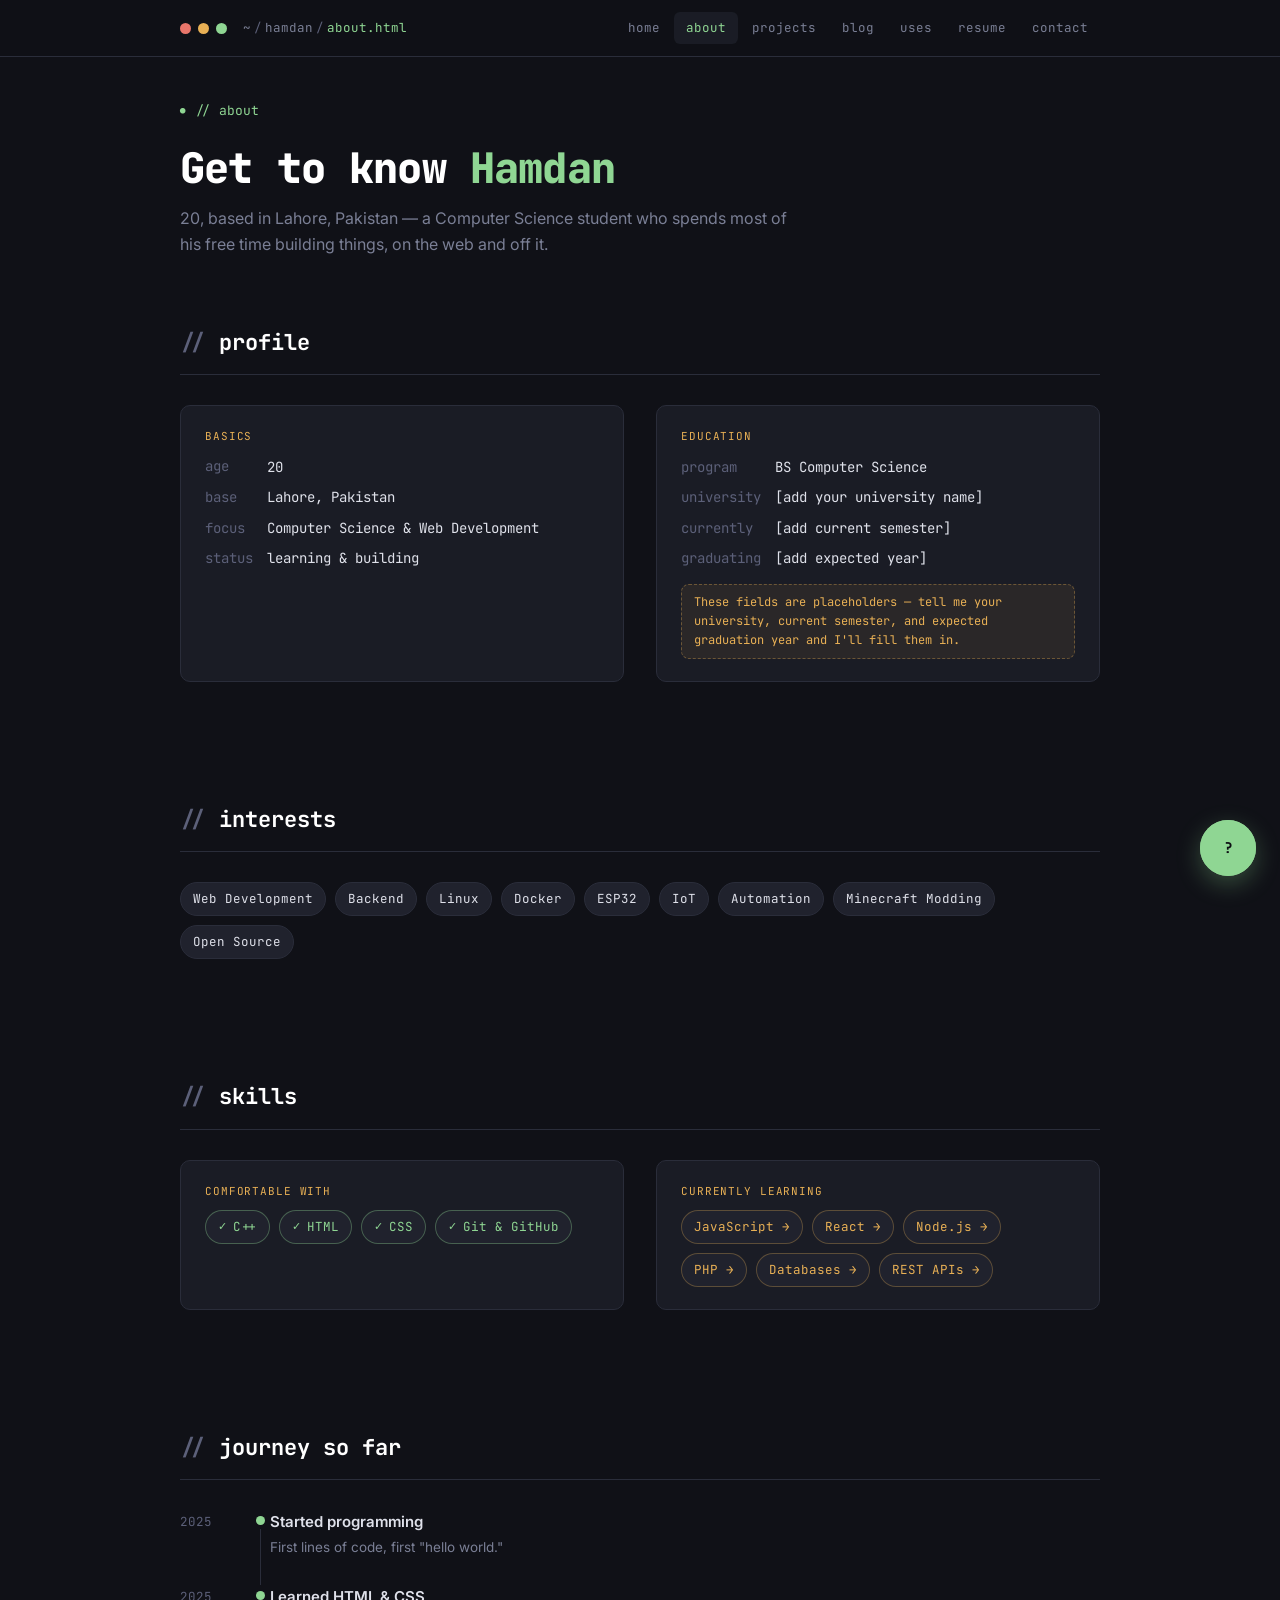
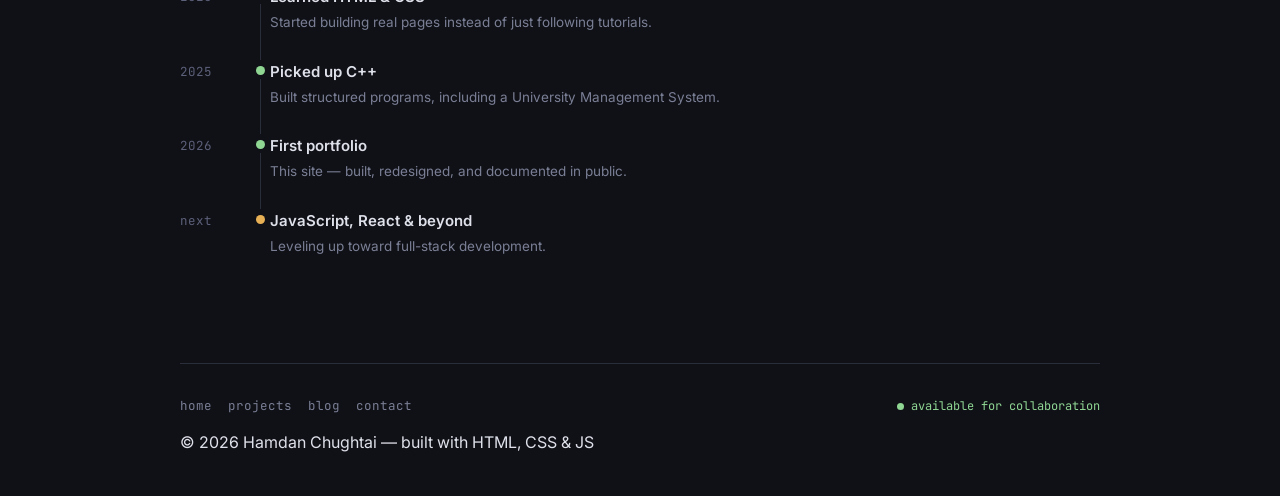
==== about.html @ 6599f1ce "Add files via upload" ====
<!DOCTYPE html>
<html lang="en">
<head>
<meta charset="UTF-8">
<meta name="viewport" content="width=device-width, initial-scale=1.0">
<title>About — Hamdan Chughtai</title>
<meta name="description" content="About Hamdan Chughtai — education, interests, and skills.">
<link rel="icon" href="data:image/svg+xml,<svg xmlns=%22http://www.w3.org/2000/svg%22 viewBox=%220 0 100 100%22><rect width=%22100%22 height=%22100%22 rx=%2220%22 fill=%22%2314151a%22/><text x=%2250%22 y=%2266%22 font-size=%2255%22 fill=%22%238fd693%22 font-family=%22monospace%22 text-anchor=%22middle%22>&lt;/&gt;</text></svg>">
<link rel="preconnect" href="https://fonts.googleapis.com">
<link rel="preconnect" href="https://fonts.gstatic.com" crossorigin>
<link href="https://fonts.googleapis.com/css2?family=JetBrains+Mono:wght@400;500;600;700;800&family=Inter:wght@400;500;600;700&display=swap" rel="stylesheet">
<link rel="stylesheet" href="styles.css">
</head>
<body>

<div class="progress-bar" id="progressBar"></div>
<div class="titlebar">
  <div class="titlebar-inner">
    <div class="dots"><span class="dot r"></span><span class="dot y"></span><span class="dot g"></span></div>
    <div class="path">~<span class="sep">/</span>hamdan<span class="sep">/</span><span class="file">about.html</span></div>
    <button class="nav-toggle" id="navToggle" aria-label="Toggle menu">☰</button>
    <nav class="tabs" id="navTabs">
      <a href="index.html">home</a>
      <a href="about.html" class="active">about</a>
      <a href="projects.html">projects</a>
      <a href="blog.html">blog</a>
      <a href="uses.html">uses</a>
      <a href="resume.html">resume</a>
      <a href="contact.html">contact</a>
    </nav>
  </div>
</div>

<header class="page-header container">
  <p class="eyebrow">// about</p>
  <h1 class="page-title">Get to know <span class="str">Hamdan</span></h1>
  <p class="page-sub">20, based in Lahore, Pakistan — a Computer Science student who spends most of his free time building things, on the web and off it.</p>
</header>

<section class="container">
  <div class="section-head reveal"><h2>profile</h2></div>
  <div class="about-grid reveal-stagger reveal">
    <div class="about-card">
      <div class="label">basics</div>
      <dl class="kv">
        <dt>age</dt><dd>20</dd>
        <dt>base</dt><dd>Lahore, Pakistan</dd>
        <dt>focus</dt><dd>Computer Science &amp; Web Development</dd>
        <dt>status</dt><dd>learning &amp; building</dd>
      </dl>
    </div>
    <div class="about-card">
      <div class="label">education</div>
      <dl class="kv">
        <dt>program</dt><dd>BS Computer Science</dd>
        <dt>university</dt><dd>[add your university name]</dd>
        <dt>currently</dt><dd>[add current semester]</dd>
        <dt>graduating</dt><dd>[add expected year]</dd>
      </dl>
      <div class="placeholder-note">These fields are placeholders — tell me your university, current semester, and expected graduation year and I'll fill them in.</div>
    </div>
  </div>
</section>

<section class="container">
  <div class="section-head reveal"><h2>interests</h2></div>
  <div class="skills-list reveal">
    <span class="skill-pill">Web Development</span>
    <span class="skill-pill">Backend</span>
    <span class="skill-pill">Linux</span>
    <span class="skill-pill">Docker</span>
    <span class="skill-pill">ESP32</span>
    <span class="skill-pill">IoT</span>
    <span class="skill-pill">Automation</span>
    <span class="skill-pill">Minecraft Modding</span>
    <span class="skill-pill">Open Source</span>
  </div>
</section>

<section class="container">
  <div class="section-head reveal"><h2>skills</h2></div>
  <div class="about-grid reveal-stagger reveal">
    <div class="about-card">
      <div class="label">comfortable with</div>
      <div class="skills-list">
        <span class="skill-pill learned"><span class="check">✓</span>C++</span>
        <span class="skill-pill learned"><span class="check">✓</span>HTML</span>
        <span class="skill-pill learned"><span class="check">✓</span>CSS</span>
        <span class="skill-pill learned"><span class="check">✓</span>Git &amp; GitHub</span>
      </div>
    </div>
    <div class="about-card">
      <div class="label">currently learning</div>
      <div class="skills-list">
        <span class="skill-pill learning">JavaScript →</span>
        <span class="skill-pill learning">React →</span>
        <span class="skill-pill learning">Node.js →</span>
        <span class="skill-pill learning">PHP →</span>
        <span class="skill-pill learning">Databases →</span>
        <span class="skill-pill learning">REST APIs →</span>
      </div>
    </div>
  </div>
</section>

<section class="container">
  <div class="section-head reveal"><h2>journey so far</h2></div>
  <div class="timeline reveal">
    <div class="timeline-item">
      <div class="t-year">2025</div>
      <div class="t-line"><div class="t-dot"></div><div class="t-bar"></div></div>
      <div class="t-content"><div class="t-title">Started programming</div><div class="t-desc">First lines of code, first "hello world."</div></div>
    </div>
    <div class="timeline-item">
      <div class="t-year">2025</div>
      <div class="t-line"><div class="t-dot"></div><div class="t-bar"></div></div>
      <div class="t-content"><div class="t-title">Learned HTML &amp; CSS</div><div class="t-desc">Started building real pages instead of just following tutorials.</div></div>
    </div>
    <div class="timeline-item">
      <div class="t-year">2025</div>
      <div class="t-line"><div class="t-dot"></div><div class="t-bar"></div></div>
      <div class="t-content"><div class="t-title">Picked up C++</div><div class="t-desc">Built structured programs, including a University Management System.</div></div>
    </div>
    <div class="timeline-item">
      <div class="t-year">2026</div>
      <div class="t-line"><div class="t-dot"></div><div class="t-bar"></div></div>
      <div class="t-content"><div class="t-title">First portfolio</div><div class="t-desc">This site — built, redesigned, and documented in public.</div></div>
    </div>
    <div class="timeline-item">
      <div class="t-year">next</div>
      <div class="t-line"><div class="t-dot" style="background:var(--accent-amber);"></div></div>
      <div class="t-content"><div class="t-title">JavaScript, React &amp; beyond</div><div class="t-desc">Leveling up toward full-stack development.</div></div>
    </div>
  </div>
</section>

<footer class="container">
  <div class="footer-inner">
    <div class="f-links">
      <a href="index.html">home</a>
      <a href="projects.html">projects</a>
      <a href="blog.html">blog</a>
      <a href="contact.html">contact</a>
    </div>
    <div class="status"><span class="dot-live"></span> available for collaboration</div>
  </div>
  <p style="margin-top:14px;">© <span id="year"></span> Hamdan Chughtai — built with HTML, CSS &amp; JS</p>
</footer>

<button class="chat-fab" id="chatToggle" aria-label="Ask about Hamdan" aria-expanded="false">
  <span class="pulse-ring"></span>
  <span aria-hidden="true">?</span>
</button>
<div class="chat-panel" id="chatPanel" role="dialog" aria-label="Ask about Hamdan">
  <div class="chat-header">
    <div class="dots"><span class="dot r"></span><span class="dot y"></span><span class="dot g"></span></div>
    <div class="title">~/<span class="file">ask-hamdan</span></div>
    <button class="chat-close" id="chatClose" aria-label="Close chat">✕</button>
  </div>
  <div class="chat-messages" id="chatMessages">
    <div class="chat-msg bot"><span class="prompt-mark">$</span>Hey, I'm a quick assistant trained on Hamdan's info. Ask me about his age, skills, projects, or how to reach him.</div>
  </div>
  <div class="chat-suggestions" id="chatSuggestions">
    <span class="chat-chip" data-q="What languages does he know?">languages?</span>
    <span class="chat-chip" data-q="What projects has he built?">projects?</span>
    <span class="chat-chip" data-q="How can I contact him?">contact?</span>
    <span class="chat-chip" data-q="How old is he and where is he from?">who is he?</span>
  </div>
  <div class="chat-input-row">
    <input type="text" id="chatInput" placeholder="Ask something..." autocomplete="off">
    <button class="chat-send" id="chatSend">send</button>
  </div>
</div>

<script src="script.js"></script>
</body>
</html>
---- styles.css ----
:root{
  --bg:#101117;
  --bg-alt:#14151c;
  --surface:#1a1c25;
  --surface-2:#20222d;
  --border:#2a2d3a;
  --text:#dfe1ea;
  --muted:#7a7f95;
  --comment:#5c6079;
  --accent-green:#8fd693;
  --accent-amber:#e8b055;
  --accent-blue:#7aa9e8;
  --accent-pink:#e88fc0;
  --mono: 'JetBrains Mono', ui-monospace, monospace;
  --sans: 'Inter', system-ui, sans-serif;
}
*{box-sizing:border-box; margin:0; padding:0;}
html{scroll-behavior:smooth;}
body{
  background:var(--bg);
  color:var(--text);
  font-family:var(--sans);
  line-height:1.6;
  -webkit-font-smoothing:antialiased;
}
::selection{background:var(--accent-green); color:#101117;}
a{color:inherit; text-decoration:none;}
img{max-width:100%;}
a:focus-visible, button:focus-visible, input:focus-visible{
  outline:2px solid var(--accent-green);
  outline-offset:3px;
  border-radius:4px;
}
.container{
  width:min(920px, 100% - 48px);
  margin-inline:auto;
}
.container-wide{
  width:min(1100px, 100% - 48px);
  margin-inline:auto;
}
@media (max-width:768px){
  .container, .container-wide{width:min(100%, calc(100% - 32px));}
}

/* ---------- Top chrome bar ---------- */
.titlebar{
  position:sticky;
  top:0;
  z-index:80;
  background:rgba(16,17,23,0.9);
  backdrop-filter:blur(10px);
  border-bottom:1px solid var(--border);
}
.titlebar-inner{
  width:min(920px, 100% - 48px);
  margin-inline:auto;
  padding:12px 0;
  display:flex;
  align-items:center;
  gap:16px;
}
@media (max-width:768px){ .titlebar-inner{width:min(100%, calc(100% - 32px));} }
.dots{display:flex; gap:7px; flex-shrink:0;}
.dot{width:11px; height:11px; border-radius:50%;}
.dot.r{background:#e8756a;}
.dot.y{background:var(--accent-amber);}
.dot.g{background:var(--accent-green);}
.path{
  font-family:var(--mono);
  font-size:12.5px;
  color:var(--muted);
  white-space:nowrap;
  overflow:hidden;
  text-overflow:ellipsis;
}
.path .sep{color:var(--comment); margin:0 3px;}
.path .file{color:var(--accent-green);}

nav.tabs{
  margin-left:auto;
  display:flex;
  gap:2px;
}
nav.tabs a{
  font-family:var(--mono);
  font-size:12.5px;
  color:var(--muted);
  padding:6px 12px;
  border-radius:6px;
  transition:all .15s ease;
}
nav.tabs a:hover{color:var(--text); background:var(--surface);}
nav.tabs a.active{color:var(--accent-green); background:var(--surface);}
.nav-toggle{
  display:none;
  margin-left:auto;
  background:none;
  border:none;
  color:var(--text);
  font-size:19px;
  line-height:1;
  cursor:pointer;
  padding:4px 6px;
}
@media (max-width:680px){
  .nav-toggle{display:block;}
  nav.tabs{
    display:none;
    position:fixed;
    top:47px; left:0; right:0;
    background:var(--bg-alt);
    border-bottom:1px solid var(--border);
    flex-direction:column;
    padding:10px min(24px, 5vw);
    gap:2px;
    z-index:70;
  }
  nav.tabs.open{display:flex;}
  nav.tabs a{padding:10px 12px;}
}

/* ---------- Hero (home only) ---------- */
.hero{padding:56px 0 60px; position:relative; overflow:hidden;}
@media (max-width:640px){ .hero{padding:40px 0 48px;} }
.hero-inner{display:flex; align-items:center; gap:48px; justify-content:space-between; position:relative; z-index:1;}
.hero-text{flex:1; min-width:0;}
.hero-photo{flex-shrink:0; width:200px;}
.photo-frame{
  background:var(--surface);
  border:1px solid var(--border);
  border-radius:12px;
  padding:8px;
  animation:photoIn .7s ease .2s both;
}
@keyframes photoIn{ from{opacity:0; transform:translateY(-10px) scale(.96);} to{opacity:1; transform:translateY(0) scale(1);} }
.photo-tab{
  font-family:var(--mono); font-size:10.5px; color:var(--comment);
  padding:2px 4px 8px; display:flex; align-items:center; gap:6px;
}
.photo-tab::before{content:''; width:7px; height:7px; border-radius:50%; background:var(--accent-green);}
.photo-frame img{
  display:block; width:100%; aspect-ratio:1/1; object-fit:cover;
  border-radius:8px; border:1px solid var(--border);
  filter:grayscale(15%); transition:filter .3s ease, transform .3s ease;
}
.photo-frame:hover img{filter:grayscale(0%); transform:scale(1.02);}
@media (max-width:700px){
  .hero-inner{flex-direction:column-reverse; gap:28px; text-align:left;}
  .hero-photo{width:140px; align-self:flex-start;}
}

.eyebrow{
  font-family:var(--mono); font-size:13px; color:var(--accent-green);
  display:flex; align-items:center; gap:10px; margin-bottom:22px;
}
.eyebrow::before{content:'●'; font-size:9px; color:var(--accent-green); animation:pulse 2s ease-in-out infinite;}
@keyframes pulse{ 0%,100%{opacity:1;} 50%{opacity:.35;} }

h1{
  font-family:var(--mono); font-weight:800;
  font-size:clamp(34px, 6vw, 56px); line-height:1.15;
  letter-spacing:-0.02em; color:#fff;
}
h1 .fn{color:var(--accent-blue);}
h1 .str{color:var(--accent-green);}
h1 .punc{color:var(--comment);}
.cursor-blink{
  display:inline-block; width:3px; height:0.9em;
  background:var(--accent-green); margin-left:4px;
  animation:blink 1s step-start infinite; vertical-align:middle;
}
@keyframes blink{50%{opacity:0;}}

.tagline{margin-top:20px; font-size:18px; color:var(--muted); max-width:56ch;}
.tagline .comment{display:block; font-family:var(--mono); font-size:14px; color:var(--comment); margin-bottom:10px;}

.hero-actions{margin-top:34px; display:flex; gap:12px; flex-wrap:wrap;}
.btn{
  font-family:var(--mono); font-size:13.5px; font-weight:500;
  padding:11px 20px; border-radius:8px; border:1px solid var(--border);
  display:inline-flex; align-items:center; gap:8px;
  transition:transform .15s ease, border-color .15s ease, background .15s ease;
  cursor:pointer; background:none; color:var(--text);
}
.btn:hover{transform:translateY(-2px);}
.btn.primary{background:var(--accent-green); color:#0e0f14; border-color:var(--accent-green);}
.btn.primary:hover{background:#a3e0a6;}
.btn.ghost:hover{border-color:var(--accent-green); color:var(--accent-green);}

/* ---------- Page header (inner pages) ---------- */
.page-header{padding:44px 0 8px;}
.page-header .page-title{
  font-family:var(--mono); font-weight:800; color:#fff;
  font-size:clamp(28px, 5vw, 42px); letter-spacing:-.02em;
}
.page-header .page-title .str{color:var(--accent-green);}
.page-header .page-sub{margin-top:14px; color:var(--muted); font-size:16px; max-width:62ch;}

/* ---------- Section scaffolding ---------- */
section{padding:60px 0;}
.section-head{
  display:flex; align-items:baseline; gap:10px; margin-bottom:30px;
  border-bottom:1px solid var(--border); padding-bottom:14px;
}
.section-head .tag{font-family:var(--mono); font-size:13px; color:var(--comment);}
.section-head h2{font-family:var(--mono); font-size:22px; font-weight:700; color:#fff;}
.section-head h2::before{content:'// '; color:var(--comment);}

/* ---------- About cards ---------- */
.about-grid{display:grid; grid-template-columns:1fr 1fr; gap:32px;}
@media (max-width:700px){ .about-grid{grid-template-columns:1fr;} }
.about-card{
  background:var(--surface); border:1px solid var(--border);
  border-radius:10px; padding:22px 24px;
}
.about-card .label{
  font-family:var(--mono); font-size:11px; letter-spacing:.08em;
  text-transform:uppercase; color:var(--accent-amber); margin-bottom:10px;
}
.about-card p{color:var(--muted); font-size:15px;}
.kv{font-family:var(--mono); font-size:14px; display:grid; grid-template-columns:auto 1fr; gap:8px 14px;}
.kv dt{color:var(--comment);}
.kv dd{color:var(--text);}

.skills-list{display:flex; flex-wrap:wrap; gap:9px; margin-top:6px;}
.skill-pill{
  font-family:var(--mono); font-size:12.5px; padding:6px 12px; border-radius:20px;
  background:var(--surface-2); border:1px solid var(--border); color:var(--text);
  opacity:0; transform:translateY(8px) scale(.96); animation:pillIn .5s ease forwards;
}
@keyframes pillIn{ to{opacity:1; transform:translateY(0) scale(1);} }
.skill-pill:hover{transform:translateY(-2px) scale(1.04) !important; box-shadow:0 6px 16px rgba(0,0,0,.25);}
.skill-pill.learning{color:var(--accent-amber); border-color:rgba(232,176,85,.3);}
.skill-pill.learned{color:var(--accent-green); border-color:rgba(143,214,147,.35); display:inline-flex; align-items:center; gap:6px;}
.skill-pill .check{font-size:11px; color:var(--accent-green);}
.skills-list .skill-pill:nth-child(1){animation-delay:.05s;}
.skills-list .skill-pill:nth-child(2){animation-delay:.12s;}
.skills-list .skill-pill:nth-child(3){animation-delay:.19s;}
.skills-list .skill-pill:nth-child(4){animation-delay:.26s;}
.skills-list .skill-pill:nth-child(5){animation-delay:.33s;}
.skills-list .skill-pill:nth-child(6){animation-delay:.40s;}
.skills-list .skill-pill:nth-child(7){animation-delay:.47s;}
.skills-list .skill-pill:nth-child(8){animation-delay:.54s;}
.skills-list .skill-pill:nth-child(9){animation-delay:.61s;}
.skills-list .skill-pill:nth-child(10){animation-delay:.68s;}

.placeholder-note{
  font-family:var(--mono); font-size:12px; color:var(--accent-amber);
  background:rgba(232,176,85,.08); border:1px dashed rgba(232,176,85,.35);
  border-radius:8px; padding:8px 12px; margin-top:14px;
}

/* ---------- Timeline (About page) ---------- */
.timeline{margin-top:8px; display:flex; flex-direction:column;}
.timeline-item{
  display:grid; grid-template-columns:70px 20px 1fr; gap:0;
  position:relative;
}
.timeline-item .t-year{font-family:var(--mono); font-size:12.5px; color:var(--comment); padding-top:2px;}
.timeline-item .t-line{display:flex; flex-direction:column; align-items:center;}
.timeline-item .t-dot{width:9px; height:9px; border-radius:50%; background:var(--accent-green); margin-top:6px; flex-shrink:0;}
.timeline-item .t-bar{flex:1; width:1px; background:var(--border); margin-top:4px;}
.timeline-item:last-child .t-bar{display:none;}
.timeline-item .t-content{padding-bottom:26px;}
.timeline-item .t-title{font-size:15px; font-weight:600; color:var(--text);}
.timeline-item .t-desc{font-size:13.5px; color:var(--muted); margin-top:3px;}

/* ---------- Projects ---------- */
.category-nav{display:flex; gap:10px; flex-wrap:wrap; margin-bottom:36px;}
.category-nav a{
  font-family:var(--mono); font-size:12.5px; color:var(--muted);
  padding:8px 14px; border-radius:20px; border:1px solid var(--border);
  transition:border-color .15s ease, color .15s ease;
}
.category-nav a:hover{border-color:var(--accent-green); color:var(--accent-green);}

.projects{display:flex; flex-direction:column; gap:16px;}
.project{
  background:var(--surface); border:1px solid var(--border); border-radius:10px;
  padding:22px 24px; display:flex; flex-direction:column; gap:10px;
  transition:border-color .15s ease, transform .15s ease;
  position:relative; overflow:hidden;
}
.project::before{
  content:''; position:absolute; top:0; left:-60%; width:40%; height:100%;
  background:linear-gradient(120deg, transparent, rgba(143,214,147,.06), transparent);
  transform:skewX(-20deg); transition:left .6s ease;
}
.project:hover::before{left:120%;}
.project:hover{border-color:var(--accent-green); transform:translateX(4px);}
.project-top{display:flex; align-items:center; justify-content:space-between; gap:12px; flex-wrap:wrap;}
.project-name{font-family:var(--mono); font-size:16px; font-weight:700; color:#fff; display:flex; align-items:center; gap:8px;}
.project-name .dir{color:var(--accent-blue);}
.project-lang{font-family:var(--mono); font-size:11.5px; color:var(--muted); display:flex; align-items:center; gap:6px;}
.lang-dot{width:9px; height:9px; border-radius:50%;}
.project-desc{color:var(--muted); font-size:14.5px;}
.project-tags{display:flex; gap:6px; flex-wrap:wrap;}
.project-tag{font-family:var(--mono); font-size:10.5px; color:var(--comment); background:var(--surface-2); border:1px solid var(--border); padding:3px 9px; border-radius:20px;}
.project-links{display:flex; gap:16px; flex-wrap:wrap; margin-top:2px;}
.project-link{font-family:var(--mono); font-size:12.5px; color:var(--accent-green);}
.project-link:hover{text-decoration:underline;}
.project-link.disabled{color:var(--comment); pointer-events:none;}

.more-repos{margin-top:18px; font-family:var(--mono); font-size:13.5px; color:var(--muted);}
.more-repos a{color:var(--accent-green);}
.more-repos a:hover{text-decoration:underline;}

/* ---------- Blog ---------- */
.blog-list{display:flex; flex-direction:column; gap:14px;}
.blog-card{
  background:var(--surface); border:1px solid var(--border); border-radius:10px;
  padding:22px 24px; transition:border-color .15s ease, transform .15s ease;
  display:flex; flex-direction:column; gap:8px;
}
.blog-card:hover{border-color:var(--accent-green); transform:translateX(4px);}
.blog-meta{font-family:var(--mono); font-size:11.5px; color:var(--comment); display:flex; gap:10px; flex-wrap:wrap; align-items:center;}
.blog-meta .badge{color:var(--accent-amber);}
.blog-title{font-size:17px; font-weight:700; color:#fff;}
.blog-excerpt{color:var(--muted); font-size:14.5px;}
.blog-tags{display:flex; gap:6px; flex-wrap:wrap; margin-top:2px;}
.blog-tag{font-family:var(--mono); font-size:10.5px; color:var(--accent-blue); background:rgba(122,169,232,.08); border:1px solid rgba(122,169,232,.25); padding:3px 9px; border-radius:20px;}

.empty-state{
  border:1px dashed var(--border); border-radius:10px; padding:40px 24px;
  text-align:center; color:var(--muted); font-size:14.5px;
}
.empty-state .big{font-family:var(--mono); font-size:15px; color:var(--text); margin-bottom:8px;}

/* ---------- Uses page ---------- */
.uses-grid{display:grid; grid-template-columns:1fr 1fr; gap:28px;}
@media (max-width:700px){ .uses-grid{grid-template-columns:1fr;} }
.uses-group .label{
  font-family:var(--mono); font-size:11px; letter-spacing:.08em; text-transform:uppercase;
  color:var(--accent-amber); margin-bottom:12px;
}
.uses-list{list-style:none; display:flex; flex-direction:column; gap:2px;}
.uses-list li{
  font-size:14.5px; color:var(--text); padding:10px 0; border-bottom:1px solid var(--border);
  display:flex; justify-content:space-between; gap:12px;
}
.uses-list li .u-note{color:var(--comment); font-family:var(--mono); font-size:12.5px; text-align:right;}

/* ---------- Resume ---------- */
.resume-box{
  background:var(--surface); border:1px solid var(--border); border-radius:10px;
  padding:36px 28px; text-align:center;
}
.resume-box .icon{font-size:34px; margin-bottom:14px;}
.resume-box h3{font-family:var(--mono); color:#fff; font-size:18px; margin-bottom:8px;}
.resume-box p{color:var(--muted); font-size:14.5px; max-width:48ch; margin:0 auto 20px;}

/* ---------- Contact ---------- */
.connect-grid{display:grid; grid-template-columns:repeat(auto-fit, minmax(200px, 1fr)); gap:14px;}
.connect-card{
  background:var(--surface); border:1px solid var(--border); border-radius:10px;
  padding:18px 20px; display:flex; align-items:center; gap:14px;
  transition:border-color .15s ease, transform .15s ease;
}
.connect-card:hover{border-color:var(--accent-green); transform:translateY(-3px);}
.connect-card:hover .connect-icon{animation:iconPop .4s ease;}
@keyframes iconPop{ 0%{transform:scale(1) rotate(0);} 40%{transform:scale(1.15) rotate(-6deg);} 100%{transform:scale(1) rotate(0);} }
.connect-icon{
  width:38px; height:38px; border-radius:8px; background:var(--surface-2);
  display:flex; align-items:center; justify-content:center; flex-shrink:0;
}
.connect-icon svg{width:19px; height:19px;}
.connect-meta{min-width:0; flex:1;}
.connect-meta .name{font-size:14.5px; font-weight:600; color:var(--text);}
.connect-meta .handle{font-family:var(--mono); font-size:12px; color:var(--comment); overflow-wrap:break-word; word-break:break-word;}

.connect-wide{display:grid; grid-template-columns:1fr 1fr; gap:14px; margin-top:14px;}
@media (max-width:560px){ .connect-wide{grid-template-columns:1fr;} }
.connect-card.wide{padding:22px 24px;}
.connect-card.wide .connect-icon{width:44px; height:44px;}
.connect-card.wide .connect-icon svg{width:21px; height:21px;}
.connect-card.wide .name{font-size:15.5px;}
.connect-card.wide .handle{font-size:12.5px;}

/* ---------- Footer ---------- */
footer{border-top:1px solid var(--border); padding:32px 0 40px; margin-top:20px;}
.footer-inner{display:flex; justify-content:space-between; align-items:center; flex-wrap:wrap; gap:12px;}
.footer-inner .f-links{display:flex; gap:16px; flex-wrap:wrap;}
.footer-inner .f-links a{font-family:var(--mono); font-size:12.5px; color:var(--muted);}
.footer-inner .f-links a:hover{color:var(--accent-green);}
.footer-inner p{font-family:var(--mono); font-size:12.5px; color:var(--comment);}
.status{font-family:var(--mono); font-size:12px; color:var(--accent-green); display:flex; align-items:center; gap:7px;}
.status .dot-live{width:7px; height:7px; border-radius:50%; background:var(--accent-green); animation:pulse 2s ease-in-out infinite;}

/* ---------- Scroll progress bar ---------- */
.progress-bar{
  position:fixed; top:0; left:0; height:2px; width:0%;
  background:linear-gradient(90deg, var(--accent-green), var(--accent-blue));
  z-index:100; transition:width .1s ease-out;
}

/* ---------- Ambient glow blobs ---------- */
.blob{position:absolute; border-radius:50%; filter:blur(70px); opacity:.16; pointer-events:none; z-index:0;}
.blob.b1{width:280px; height:280px; background:var(--accent-green); top:-80px; right:-40px; animation:float1 9s ease-in-out infinite;}
.blob.b2{width:220px; height:220px; background:var(--accent-blue); bottom:-60px; left:10%; animation:float2 11s ease-in-out infinite;}
@keyframes float1{ 0%,100%{transform:translate(0,0);} 50%{transform:translate(-25px, 30px);} }
@keyframes float2{ 0%,100%{transform:translate(0,0);} 50%{transform:translate(20px, -25px);} }

/* ---------- Scroll reveal ---------- */
.reveal{opacity:0; transform:translateY(24px); transition:opacity .6s ease, transform .6s ease;}
.reveal.visible{opacity:1; transform:translateY(0);}
.reveal-stagger .project, .reveal-stagger .connect-card, .reveal-stagger .about-card,
.reveal-stagger .blog-card, .reveal-stagger .uses-group{opacity:0;}
.reveal-stagger.visible .project, .reveal-stagger.visible .connect-card, .reveal-stagger.visible .about-card,
.reveal-stagger.visible .blog-card, .reveal-stagger.visible .uses-group{
  opacity:1; animation:fadeUp .55s ease both;
}
.projects .project:nth-child(1){animation-delay:.05s;}
.projects .project:nth-child(2){animation-delay:.15s;}
.projects .project:nth-child(3){animation-delay:.25s;}
.blog-list .blog-card:nth-child(1){animation-delay:.05s;}
.blog-list .blog-card:nth-child(2){animation-delay:.15s;}
.connect-grid .connect-card:nth-child(1){animation-delay:.05s;}
.connect-grid .connect-card:nth-child(2){animation-delay:.13s;}
.connect-grid .connect-card:nth-child(3){animation-delay:.21s;}
.about-grid .about-card:nth-child(1){animation-delay:.05s;}
.about-grid .about-card:nth-child(2){animation-delay:.18s;}
.uses-grid .uses-group:nth-child(1){animation-delay:.05s;}
.uses-grid .uses-group:nth-child(2){animation-delay:.18s;}
@keyframes fadeUp{ from{opacity:0; transform:translateY(18px);} to{opacity:1; transform:translateY(0);} }

/* ---------- Ask-about-me chat widget ---------- */
.chat-fab{
  position:fixed; bottom:24px; right:24px; z-index:200;
  width:56px; height:56px; border-radius:50%;
  background:var(--accent-green); color:#0e0f14; border:none; cursor:pointer;
  font-family:var(--mono); font-weight:700; font-size:15px;
  display:flex; align-items:center; justify-content:center;
  box-shadow:0 8px 24px rgba(143,214,147,.3);
  transition:transform .2s ease, box-shadow .2s ease;
}
.chat-fab:hover{transform:translateY(-3px) scale(1.05); box-shadow:0 12px 28px rgba(143,214,147,.4);}
.chat-fab .pulse-ring{position:absolute; inset:0; border-radius:50%; border:2px solid var(--accent-green); animation:ringPulse 2.4s ease-out infinite;}
@keyframes ringPulse{ 0%{transform:scale(1); opacity:.6;} 100%{transform:scale(1.6); opacity:0;} }

.chat-panel{
  position:fixed; bottom:92px; right:24px; z-index:200;
  width:340px; max-width:calc(100vw - 32px); height:440px; max-height:calc(100vh - 140px);
  background:var(--surface); border:1px solid var(--border); border-radius:14px;
  box-shadow:0 20px 60px rgba(0,0,0,.5); display:flex; flex-direction:column; overflow:hidden;
  opacity:0; transform:translateY(16px) scale(.97); pointer-events:none;
  transition:opacity .22s ease, transform .22s ease;
}
.chat-panel.open{opacity:1; transform:translateY(0) scale(1); pointer-events:auto;}
.chat-header{
  padding:12px 16px; border-bottom:1px solid var(--border); display:flex;
  align-items:center; gap:10px; background:var(--bg-alt); flex-shrink:0;
}
.chat-header .dots{gap:6px;}
.chat-header .dot{width:9px; height:9px;}
.chat-header .title{font-family:var(--mono); font-size:12.5px; color:var(--muted);}
.chat-header .title .file{color:var(--accent-green);}
.chat-close{margin-left:auto; background:none; border:none; color:var(--muted); cursor:pointer; font-size:16px; line-height:1; padding:4px;}
.chat-close:hover{color:var(--text);}
.chat-messages{flex:1; overflow-y:auto; padding:16px; display:flex; flex-direction:column; gap:12px;}
.chat-msg{max-width:85%; font-size:13.5px; line-height:1.55; padding:10px 13px; border-radius:10px; animation:msgIn .25s ease;}
@keyframes msgIn{ from{opacity:0; transform:translateY(6px);} to{opacity:1; transform:translateY(0);} }
.chat-msg.bot{align-self:flex-start; background:var(--surface-2); border:1px solid var(--border); color:var(--text); border-bottom-left-radius:3px;}
.chat-msg.user{align-self:flex-end; background:var(--accent-green); color:#0e0f14; border-bottom-right-radius:3px; font-weight:500;}
.chat-msg.bot .prompt-mark{font-family:var(--mono); color:var(--accent-green); margin-right:4px;}
.typing-dots{align-self:flex-start; display:flex; gap:4px; padding:12px 13px; background:var(--surface-2); border:1px solid var(--border); border-radius:10px; border-bottom-left-radius:3px;}
.typing-dots span{width:6px; height:6px; border-radius:50%; background:var(--comment); animation:typingBounce 1.1s ease-in-out infinite;}
.typing-dots span:nth-child(2){animation-delay:.15s;}
.typing-dots span:nth-child(3){animation-delay:.3s;}
@keyframes typingBounce{ 0%,60%,100%{transform:translateY(0); opacity:.4;} 30%{transform:translateY(-4px); opacity:1;} }
.chat-suggestions{display:flex; flex-wrap:wrap; gap:6px; padding:0 16px 12px; flex-shrink:0;}
.chat-chip{
  font-family:var(--mono); font-size:11px; padding:5px 10px; border-radius:20px;
  background:var(--surface-2); border:1px solid var(--border); color:var(--muted);
  cursor:pointer; transition:border-color .15s ease, color .15s ease;
}
.chat-chip:hover{border-color:var(--accent-green); color:var(--accent-green);}
.chat-input-row{display:flex; gap:8px; padding:12px; border-top:1px solid var(--border); flex-shrink:0;}
.chat-input-row input{
  flex:1; background:var(--surface-2); border:1px solid var(--border); border-radius:8px;
  padding:10px 12px; color:var(--text); font-family:var(--sans); font-size:13.5px; min-width:0;
}
.chat-input-row input:focus{outline:none; border-color:var(--accent-green);}
.chat-input-row input::placeholder{color:var(--comment);}
.chat-send{
  background:var(--accent-green); color:#0e0f14; border:none; border-radius:8px;
  padding:0 16px; font-family:var(--mono); font-weight:600; font-size:13px;
  cursor:pointer; flex-shrink:0; transition:background .15s ease;
}
.chat-send:hover{background:#a3e0a6;}

@media (max-width:420px){
  .chat-panel{right:16px; left:16px; width:auto;}
  .chat-fab{right:16px;}
}

@media (prefers-reduced-motion: reduce){
  *{animation-duration:0.01ms !important; animation-iteration-count:1 !important; transition-duration:0.01ms !important;}
  html{scroll-behavior:auto;}
}
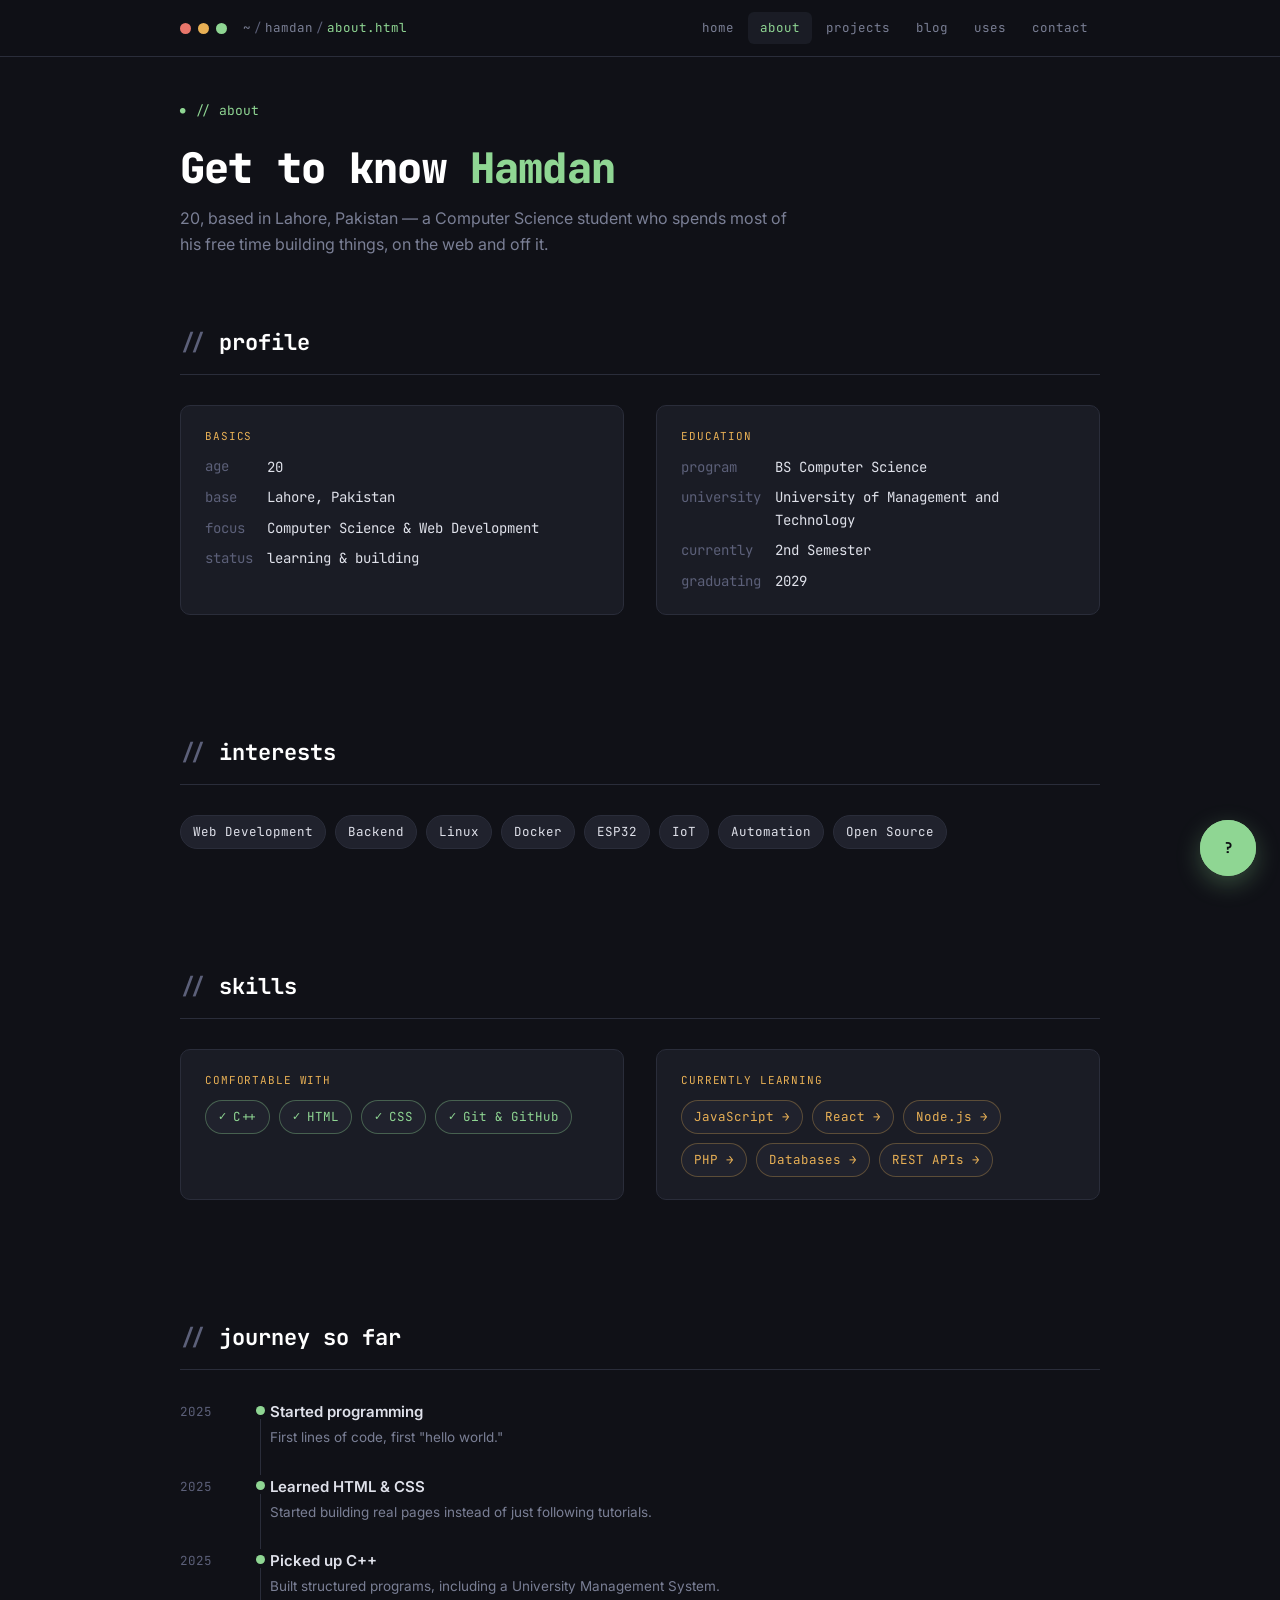
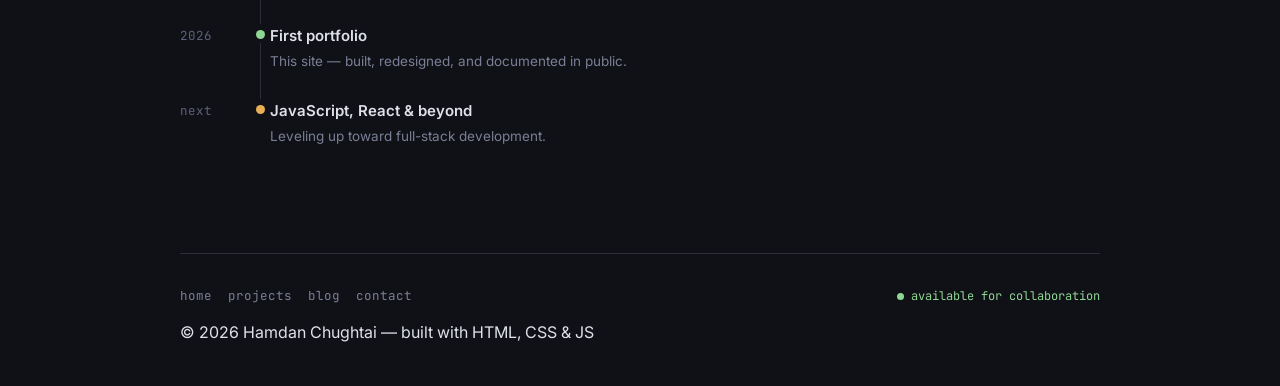
==== commit c4396747: "Add files via upload" ====
--- a/about.html
+++ b/about.html
@@ -25,7 +25,6 @@
       <a href="projects.html">projects</a>
       <a href="blog.html">blog</a>
       <a href="uses.html">uses</a>
-      <a href="resume.html">resume</a>
       <a href="contact.html">contact</a>
     </nav>
   </div>
@@ -53,11 +52,10 @@
       <div class="label">education</div>
       <dl class="kv">
         <dt>program</dt><dd>BS Computer Science</dd>
-        <dt>university</dt><dd>[add your university name]</dd>
-        <dt>currently</dt><dd>[add current semester]</dd>
-        <dt>graduating</dt><dd>[add expected year]</dd>
+        <dt>university</dt><dd>University of Management and Technology</dd>
+        <dt>currently</dt><dd>2nd Semester</dd>
+        <dt>graduating</dt><dd>2029</dd>
       </dl>
-      <div class="placeholder-note">These fields are placeholders — tell me your university, current semester, and expected graduation year and I'll fill them in.</div>
     </div>
   </div>
 </section>
@@ -72,7 +70,6 @@
     <span class="skill-pill">ESP32</span>
     <span class="skill-pill">IoT</span>
     <span class="skill-pill">Automation</span>
-    <span class="skill-pill">Minecraft Modding</span>
     <span class="skill-pill">Open Source</span>
   </div>
 </section>
@@ -165,6 +162,7 @@
     <span class="chat-chip" data-q="What projects has he built?">projects?</span>
     <span class="chat-chip" data-q="How can I contact him?">contact?</span>
     <span class="chat-chip" data-q="How old is he and where is he from?">who is he?</span>
+    <span class="chat-chip" data-q="Is he available for freelance or internships?">availability?</span>
   </div>
   <div class="chat-input-row">
     <input type="text" id="chatInput" placeholder="Ask something..." autocomplete="off">
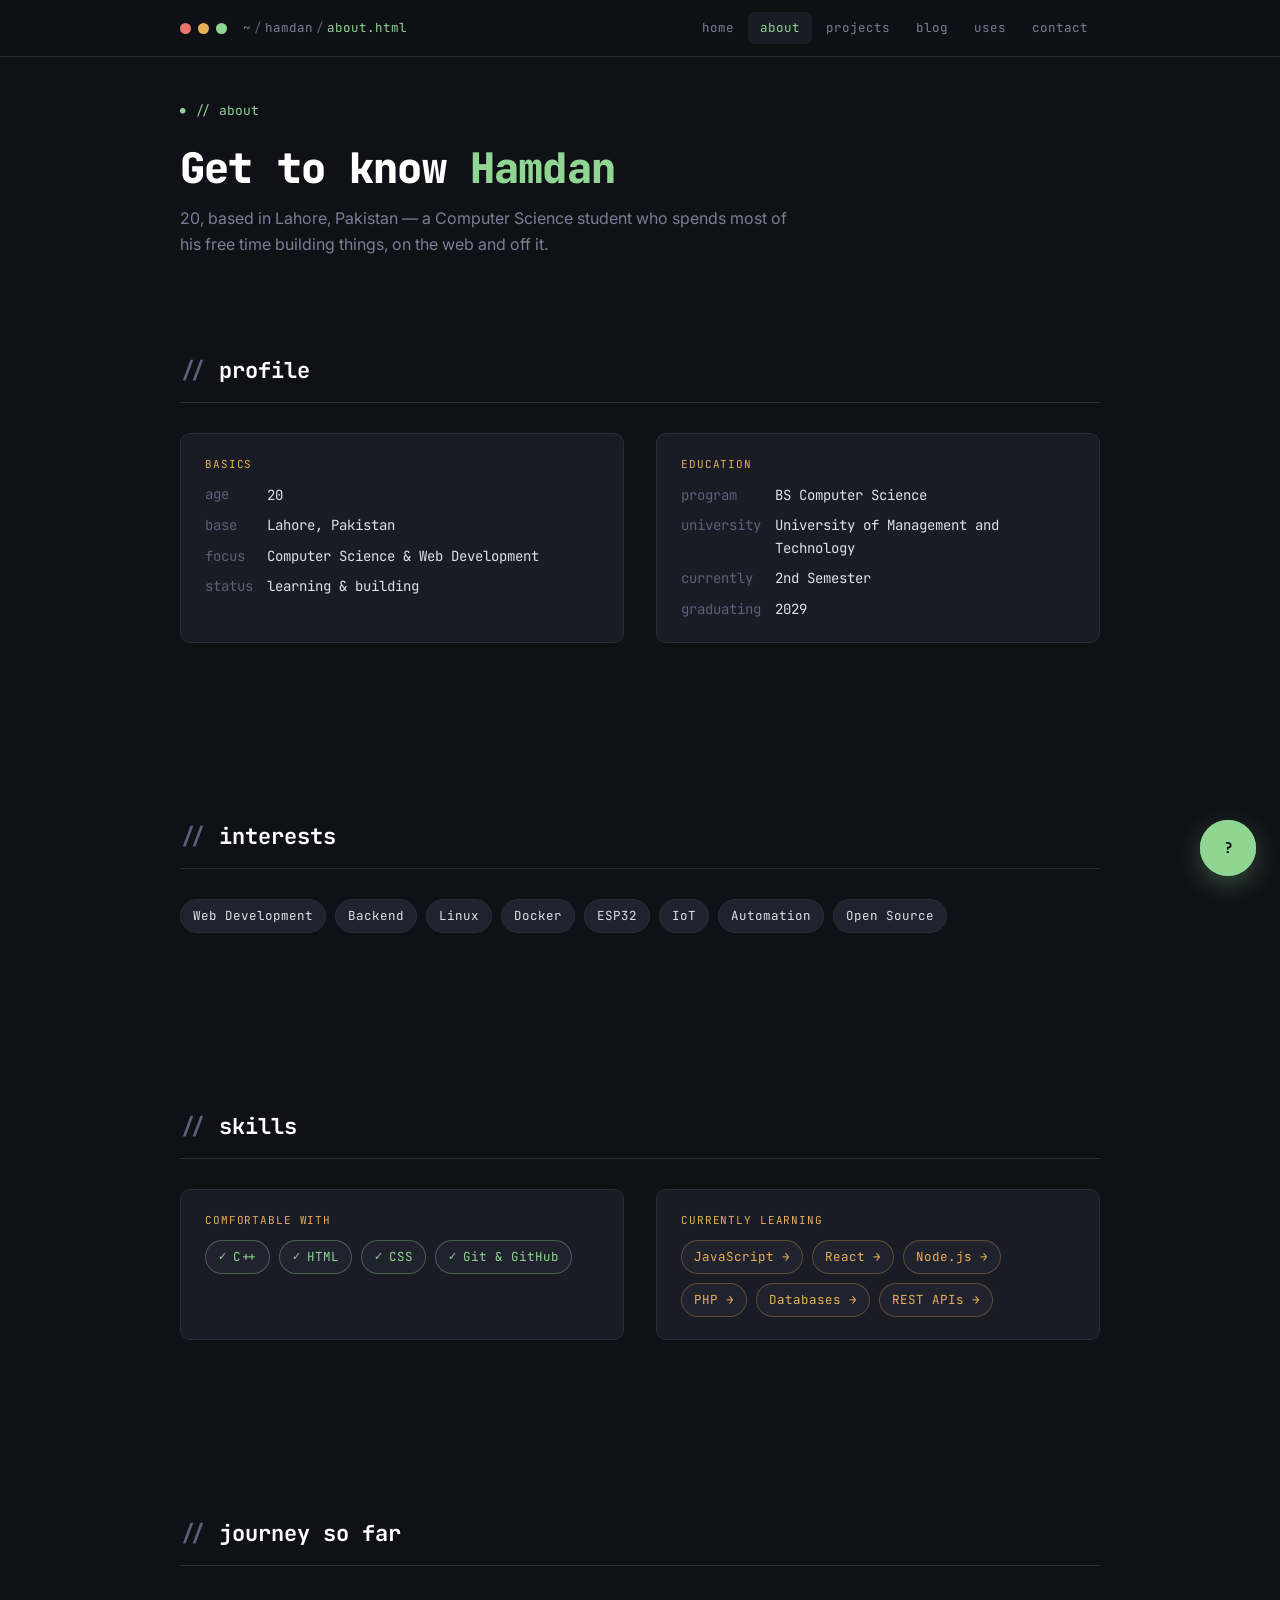
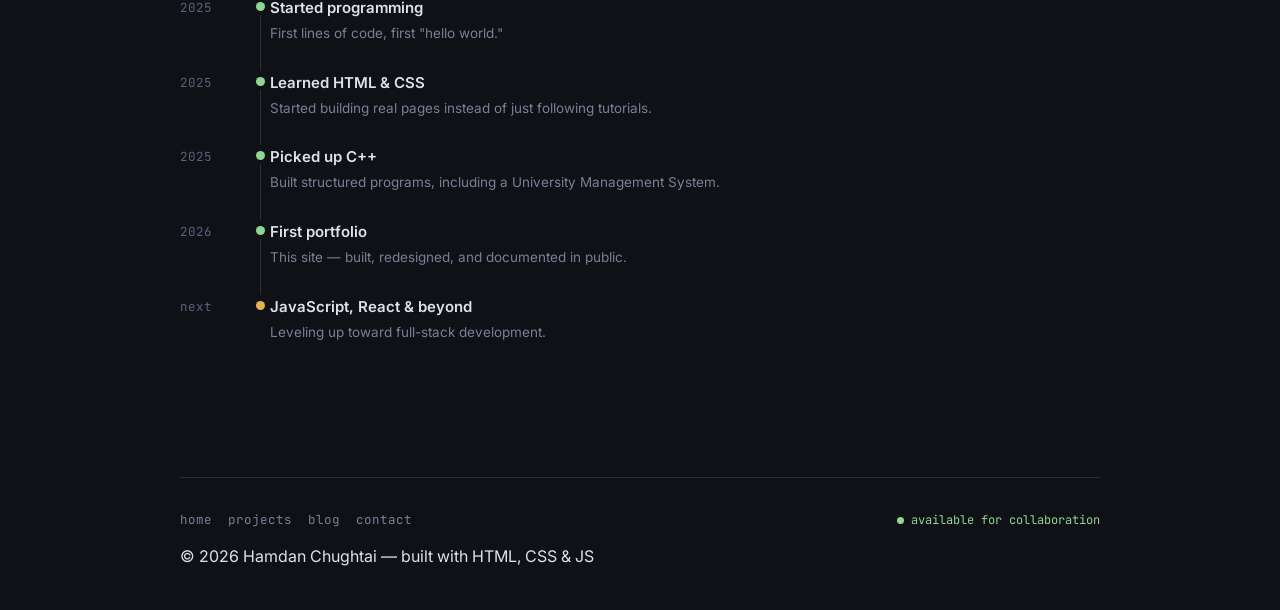
==== commit 357f29b3: "Add files via upload" ====
--- a/about.html
+++ b/about.html
@@ -5,7 +5,20 @@
 <meta name="viewport" content="width=device-width, initial-scale=1.0">
 <title>About — Hamdan Chughtai</title>
 <meta name="description" content="About Hamdan Chughtai — education, interests, and skills.">
-<link rel="icon" href="data:image/svg+xml,<svg xmlns=%22http://www.w3.org/2000/svg%22 viewBox=%220 0 100 100%22><rect width=%22100%22 height=%22100%22 rx=%2220%22 fill=%22%2314151a%22/><text x=%2250%22 y=%2266%22 font-size=%2255%22 fill=%22%238fd693%22 font-family=%22monospace%22 text-anchor=%22middle%22>&lt;/&gt;</text></svg>">
+<link rel="canonical" href="https://hamdanchughtai.dev/about.html">
+<meta property="og:type" content="website">
+<meta property="og:url" content="https://hamdanchughtai.dev/about.html">
+<meta property="og:title" content="About — Hamdan Chughtai">
+<meta property="og:description" content="About Hamdan Chughtai — education, interests, and skills.">
+<meta property="og:image" content="https://hamdanchughtai.dev/icon-512.png">
+<meta name="twitter:card" content="summary">
+<meta name="twitter:title" content="About — Hamdan Chughtai">
+<meta name="twitter:description" content="About Hamdan Chughtai — education, interests, and skills.">
+<meta name="twitter:image" content="https://hamdanchughtai.dev/icon-512.png">
+<link rel="icon" type="image/x-icon" href="favicon.ico">
+<link rel="icon" type="image/png" sizes="32x32" href="favicon-32.png">
+<link rel="icon" type="image/png" sizes="16x16" href="favicon-16.png">
+<link rel="apple-touch-icon" sizes="180x180" href="apple-touch-icon.png">
 <link rel="preconnect" href="https://fonts.googleapis.com">
 <link rel="preconnect" href="https://fonts.gstatic.com" crossorigin>
 <link href="https://fonts.googleapis.com/css2?family=JetBrains+Mono:wght@400;500;600;700;800&family=Inter:wght@400;500;600;700&display=swap" rel="stylesheet">
--- a/styles.css
+++ b/styles.css
@@ -198,7 +198,8 @@
 .page-header .page-sub{margin-top:14px; color:var(--muted); font-size:16px; max-width:62ch;}
 
 /* ---------- Section scaffolding ---------- */
-section{padding:60px 0;}
+section{padding:88px 0;}
+@media (max-width:768px){ section{padding:56px 0;} }
 .section-head{
   display:flex; align-items:baseline; gap:10px; margin-bottom:30px;
   border-bottom:1px solid var(--border); padding-bottom:14px;
@@ -327,7 +328,50 @@
 }
 .empty-state .big{font-family:var(--mono); font-size:15px; color:var(--text); margin-bottom:8px;}
 
-/* ---------- Uses page ---------- */
+/* ---------- Blog post (prose) ---------- */
+.back-link{
+  font-family:var(--mono); font-size:13px; color:var(--accent-green);
+  display:inline-flex; align-items:center; gap:6px; margin-bottom:22px;
+}
+.back-link:hover{text-decoration:underline;}
+.post-meta{
+  font-family:var(--mono); font-size:12px; color:var(--comment);
+  display:flex; gap:10px; flex-wrap:wrap; align-items:center; margin-bottom:8px;
+}
+.post-tags{display:flex; gap:6px; flex-wrap:wrap; margin:14px 0 0;}
+.prose{padding-bottom:20px;}
+.prose h2{font-family:var(--mono); color:#fff; font-size:21px; margin:38px 0 14px; letter-spacing:-0.01em;}
+.prose h2:first-child{margin-top:0;}
+.prose h3{font-family:var(--mono); color:var(--accent-green); font-size:15.5px; margin:26px 0 10px;}
+.prose p{color:var(--text); font-size:15.5px; line-height:1.8; margin-bottom:16px;}
+.prose ul{margin:0 0 18px 22px; color:var(--text); font-size:15px; line-height:1.7;}
+.prose li{margin-bottom:6px;}
+.prose table{width:100%; border-collapse:collapse; margin:22px 0; font-size:13px; font-family:var(--mono);}
+.prose th, .prose td{border:1px solid var(--border); padding:9px 11px; text-align:left;}
+.prose th{background:var(--surface-2); color:var(--accent-green);}
+.prose img{width:100%; border-radius:10px; border:1px solid var(--border); margin:24px 0; display:block;}
+.prose figcaption{font-family:var(--mono); font-size:12px; color:var(--comment); text-align:center; margin-top:-14px; margin-bottom:24px;}
+.prose .callout{
+  background:var(--surface); border-left:3px solid var(--accent-amber);
+  padding:14px 18px; border-radius:6px; margin:22px 0; font-size:14.5px; color:var(--muted);
+}
+.prose .callout strong{color:var(--text);}
+.prose hr{border:none; border-top:1px solid var(--border); margin:34px 0;}
+.prose code{
+  font-family:var(--mono); font-size:13.5px; color:var(--accent-green);
+  background:var(--surface-2); border:1px solid var(--border);
+  padding:2px 6px; border-radius:4px;
+}
+.prose pre{
+  background:var(--surface); border:1px solid var(--border); border-radius:8px;
+  padding:16px 18px; overflow-x:auto; margin:20px 0;
+}
+.prose pre code{
+  background:none; border:none; padding:0; color:var(--text);
+  font-size:13px; line-height:1.6; white-space:pre;
+}
+
+
 .uses-grid{display:grid; grid-template-columns:1fr 1fr; gap:28px;}
 @media (max-width:700px){ .uses-grid{grid-template-columns:1fr;} }
 .uses-group .label{
@@ -340,15 +384,6 @@
   display:flex; justify-content:space-between; gap:12px;
 }
 .uses-list li .u-note{color:var(--comment); font-family:var(--mono); font-size:12.5px; text-align:right;}
-
-/* ---------- Resume ---------- */
-.resume-box{
-  background:var(--surface); border:1px solid var(--border); border-radius:10px;
-  padding:36px 28px; text-align:center;
-}
-.resume-box .icon{font-size:34px; margin-bottom:14px;}
-.resume-box h3{font-family:var(--mono); color:#fff; font-size:18px; margin-bottom:8px;}
-.resume-box p{color:var(--muted); font-size:14.5px; max-width:48ch; margin:0 auto 20px;}
 
 /* ---------- Contact ---------- */
 .connect-grid{display:grid; grid-template-columns:repeat(auto-fit, minmax(200px, 1fr)); gap:14px;}
